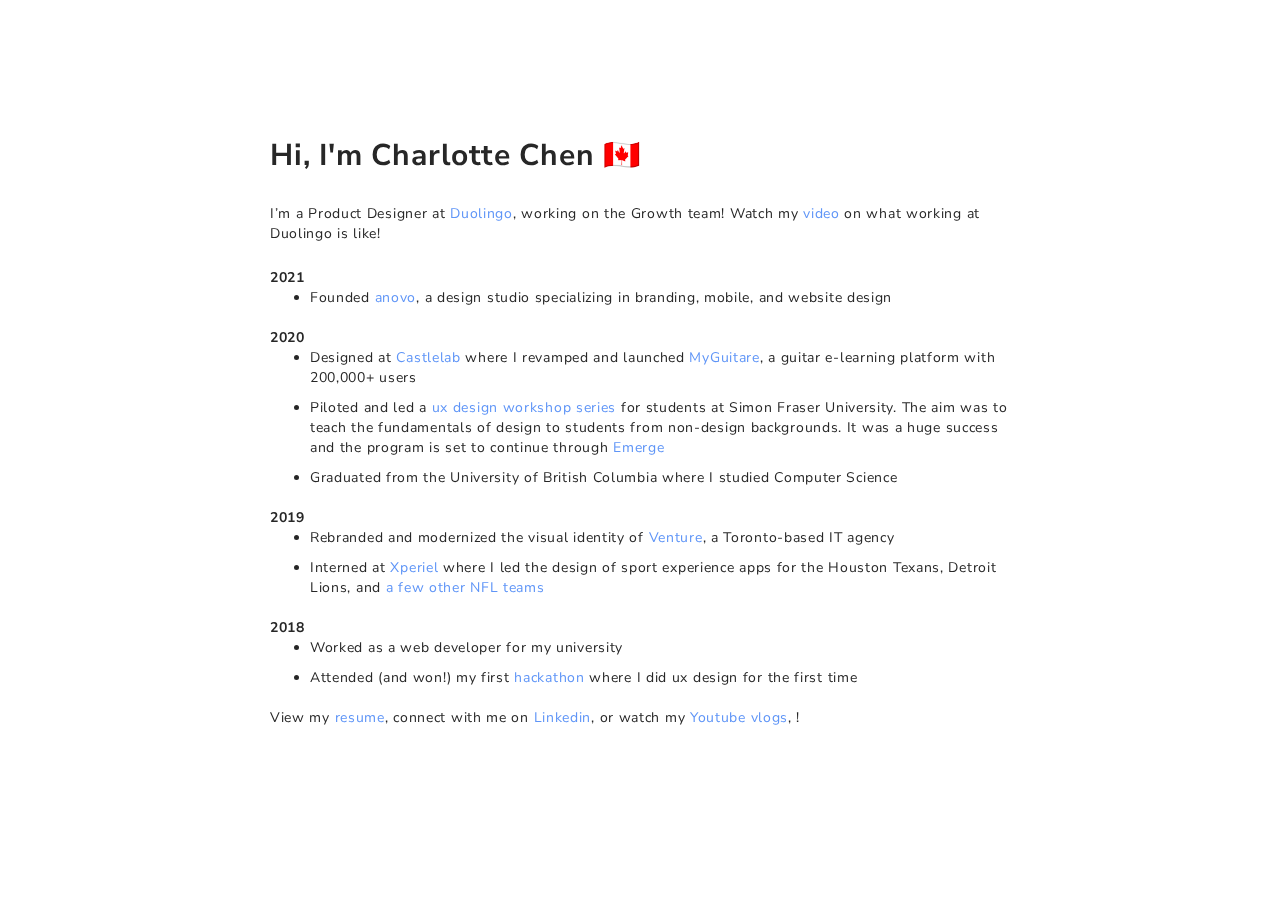
==== index.html @ 9535c251 "bio" ====
<!DOCTYPE html>
<html lang="en">

<head>

  <!-- Global site tag (gtag.js) - Google Analytics -->
<script async src="https://www.googletagmanager.com/gtag/js?id=G-3S6CKGWTKF"></script>
<script>
  window.dataLayer = window.dataLayer || [];
  function gtag(){dataLayer.push(arguments);}
  gtag('js', new Date());

  gtag('config', 'G-3S6CKGWTKF');
</script>

  <meta charset="utf-8">
  <meta content="width=device-width, initial-scale=1.0" name="viewport">

  <title>Charlotte Chen</title>
  <meta content="" name="descriptison">
  <meta content="" name="keywords">

  <!-- Favicons -->
  <link href="assets/img/pizza.png" rel="icon">
  <link href="assets/img/apple-touch-icon1.png" rel="apple-touch-icon">

  <!-- Google Fonts -->
  <link href="https://fonts.googleapis.com/css?family=SF+Pro:300,300i,400,400i,700,700i|Nunito+Sans:100,300,400,500,700|Philosopher:400,400i,700,700i" rel="stylesheet">

  <!-- Vendor CSS Files -->
  <link href="assets/vendor/bootstrap/css/bootstrap.min.css" rel="stylesheet">
  <link href="assets/vendor/font-awesome/css/font-awesome.min.css" rel="stylesheet">
  <link href="assets/vendor/modal-video/css/modal-video.min.css" rel="stylesheet">
  <link href="assets/vendor/owl.carousel/assets/owl.carousel.min.css" rel="stylesheet">
  <link href="assets/vendor/aos/aos.css" rel="stylesheet">

  <!-- Template Main CSS File -->
  <link href="assets/css/style.css" rel="stylesheet">

</head>


<body>

  <section id="hero">
    <div class="hero-container" data-aos="fade-right" data-aos-delay="100">
      <h1>Hi, I'm Charlotte Chen 🇨🇦</h1>
      <div data-aos="fade-right" data-aos-delay="600">
      <h2>I’m a Product Designer at <a href="https://www.duolingo.com">Duolingo</a>, working on the Growth team!    
        Watch my <a href="https://www.youtube.com/watch?v=3QhVdnKjanU">video</a> on what working at Duolingo is like!</h2>
     &nbsp;

     <h2><b>2021</b></h2>
      <ul>
        <li>Founded <a href="https://anovo.ca/">anovo</a>, a design studio specializing in branding, mobile, and website design</li>
      </ul> 


      <h2><b>2020</b></h2>
      <ul>
        <li>Designed at <a href="https://www.castlelab.ca/">Castlelab</a> where I revamped and launched <a href="https://www.myguitare.com/">MyGuitare</a>, a guitar e-learning platform with 200,000+ users</li>
        <li>Piloted and led a <a href="https://www.linkedin.com/feed/update/urn:li:activity:6631273784630480896/">ux design workshop series</a> for students at Simon Fraser University. The aim was to teach the fundamentals of design to students from non-design backgrounds. It was a huge success and the program is set to continue through <a href="https://emergesfu.com/"">Emerge</a></li>
        <li>Graduated from the University of British Columbia where I studied Computer Science</li>
      </ul> 

      <h2><b>2019</b></h2>
      <ul>
        <li>Rebranded and modernized the visual identity of <a href="https://www.behance.net/gallery/97788421/VENTURE-Visual-Identity">Venture</a>, a Toronto-based IT agency</li>
        <li>Interned at <a href="https://www.xperiel.com">Xperiel</a> where I led the design of sport experience apps for the Houston Texans, Detroit Lions, and <a href="https://www.sporttechie.com/nfl-xperiel-predictive-gaming-sports-betting-new-york-jets"> a few other NFL teams</a></li>
      </ul> 
 
      <h2><b>2018</b></h2>
      <ul>
        <li>Worked as a web developer for my university </li>
        <li>Attended (and won!) my first <a href="https://www.youtube.com/watch?v=RaIWVjPBXs4">hackathon</a> where I did ux design for the first time</li>
      </ul> 

      <h2>View my <a href="https://drive.google.com/file/d/1RDLK_J-4rOQX5tv0XtRXa0ZJInXN58gK/view">resume</a>, 
        connect with me on <a href="https://www.linkedin.com/in/charlottechen778/">Linkedin</a>, 
        or watch my <a href="https://www.youtube.com/channel/UC1RoEY7YTH2vVDdZQwD3OnA?view_as=subscriber">Youtube vlogs</a>, 
        !</h2></div>
        &nbsp;
      <!-- <img src="assets/img/hero-img.png" alt="Hero Imgs" data-aos="zoom-out" data-aos-delay="100"> -->
    
  </section>

  <!-- Vendor JS Files -->
  <script src="assets/vendor/jquery/jquery.min.js"></script>
  <script src="assets/vendor/bootstrap/js/bootstrap.bundle.min.js"></script>
  <script src="assets/vendor/jquery.easing/jquery.easing.min.js"></script>
  <script src="assets/vendor/php-email-form/validate.js"></script>
  <script src="assets/vendor/modal-video/js/modal-video.min.js"></script>
  <script src="assets/vendor/owl.carousel/owl.carousel.min.js"></script>
  <script src="assets/vendor/superfish/superfish.min.js"></script>
  <script src="assets/vendor/hoverIntent/hoverIntent.js"></script>
  <script src="assets/vendor/aos/aos.js"></script>

  <!-- Template Main JS File -->
  <script src="assets/js/main.js"></script>

</body>

</html>
---- assets/vendor/modal-video/css/modal-video.min.css ----
@keyframes modal-video{from{opacity:0}to{opacity:1}}@keyframes modal-video-inner{from{transform:translate(0, 100px)}to{transform:translate(0, 0)}}.modal-video{position:fixed;top:0;left:0;width:100%;height:100%;background-color:rgba(0,0,0,0.5);z-index:1000000;cursor:pointer;opacity:1;animation-timing-function:ease-out;animation-duration:.3s;animation-name:modal-video;-webkit-transition:opacity .3s ease-out;-moz-transition:opacity .3s ease-out;-ms-transition:opacity .3s ease-out;-o-transition:opacity .3s ease-out;transition:opacity .3s ease-out}.modal-video-close{opacity:0}.modal-video-close .modal-video-movie-wrap{-webkit-transform:translate(0, 100px);-moz-transform:translate(0, 100px);-ms-transform:translate(0, 100px);-o-transform:translate(0, 100px);transform:translate(0, 100px)}.modal-video-body{max-width:940px;width:100%;height:100%;margin:0 auto;display:table}.modal-video-inner{display:table-cell;vertical-align:middle;width:100%;height:100%}.modal-video-movie-wrap{width:100%;height:0;position:relative;padding-bottom:56.25%;background-color:#333;animation-timing-function:ease-out;animation-duration:.3s;animation-name:modal-video-inner;-webkit-transform:translate(0, 0);-moz-transform:translate(0, 0);-ms-transform:translate(0, 0);-o-transform:translate(0, 0);transform:translate(0, 0);-webkit-transition:-webkit-transform .3s ease-out;-moz-transition:-moz-transform .3s ease-out;-ms-transition:-ms-transform .3s ease-out;-o-transition:-o-transform .3s ease-out;transition:transform .3s ease-out}.modal-video-movie-wrap iframe{position:absolute;top:0;left:0;width:100%;height:100%}.modal-video-close-btn{position:absolute;z-index:2;top:-35px;right:-35px;display:inline-block;width:35px;height:35px;overflow:hidden;border:none;background:transparent}.modal-video-close-btn:before{transform:rotate(45deg)}.modal-video-close-btn:after{transform:rotate(-45deg)}.modal-video-close-btn:before,.modal-video-close-btn:after{content:'';position:absolute;height:2px;width:100%;top:50%;left:0;margin-top:-1px;background:#fff;border-radius:5px;margin-top:-6px}
---- assets/css/style.css ----
@charset "UTF-8";

body {
  background-color: #fff;
  color: rgb(39, 39, 39);
  font-family: "Nunito Sans", sans-serif;
  cursor: url('/assets/img/cursor.png'), auto;
}

h1, h2, li {
  margin: 0;
  letter-spacing: 0.7px;
}

a {
  text-decoration: none;
  color:#5F95F7;
  cursor: url('/assets/img/hover.png'), auto;
}

a:hover {
  color:#5F95F7;
  text-decoration: underline;

}

.container-full {
  padding-left: 0;
  padding-right: 0;
}

.iframe-youtube{
  position: relative;
  width: 100%;
  padding-bottom: 56.25%; 
  height: 0;
}
.iframe-youtube iframe{
  position: absolute;
  top:0;
  left: 0;
  width: 100%;
  height: 100%;
}


/*--------------------------------------------------------------
# Hero Section
--------------------------------------------------------------*/
#hero {
  width: 100%;
  height: calc(100vh - 40px);
  background-size: 100%;
  position: relative;
  margin-top: 10px;
}

@media (max-width: 500px) {
  #hero {
    /* width: 100%;
    height: calc(100vh - 40px);
    background-size: 100%;
    position: relative; */
    margin-top: 20px;
    margin-bottom: 90px;
  }
}

#hero .hero-container {
  position: absolute;
  bottom: 0;
  top: 0;
  left: 20px;
  right: 20px;
  display: flex;
  justify-content: center;
  align-items: left;
  flex-direction: column;
  text-align: left;
  max-width: 740px;
  margin: auto;
}

@media (max-width: 500px) {
  #hero .hero-container {
    margin-top: 100px;
  }
}

#hero h1 {
  margin: 0 0 20px 0;
  font-size: 30px;
  font-weight: 700;
  line-height: 56px;
  letter-spacing: 0.8px;
}

@media (max-width: 768px) {
  #hero h1 {
    font-size: 26px;
    line-height: 36px;
  }
}

#hero h2 {
  margin-bottom: 0px;
  font-size: 14px;
  font-weight: 400;
  line-height: 20px;
}

ul {
  /* letter-spacing: 0.8px; */
  margin: 0;
  margin-bottom: 20px;
}

li {
  font-size: 14px;
  font-weight: 400;
  line-height: 20px;
  margin-bottom: 10px;
}
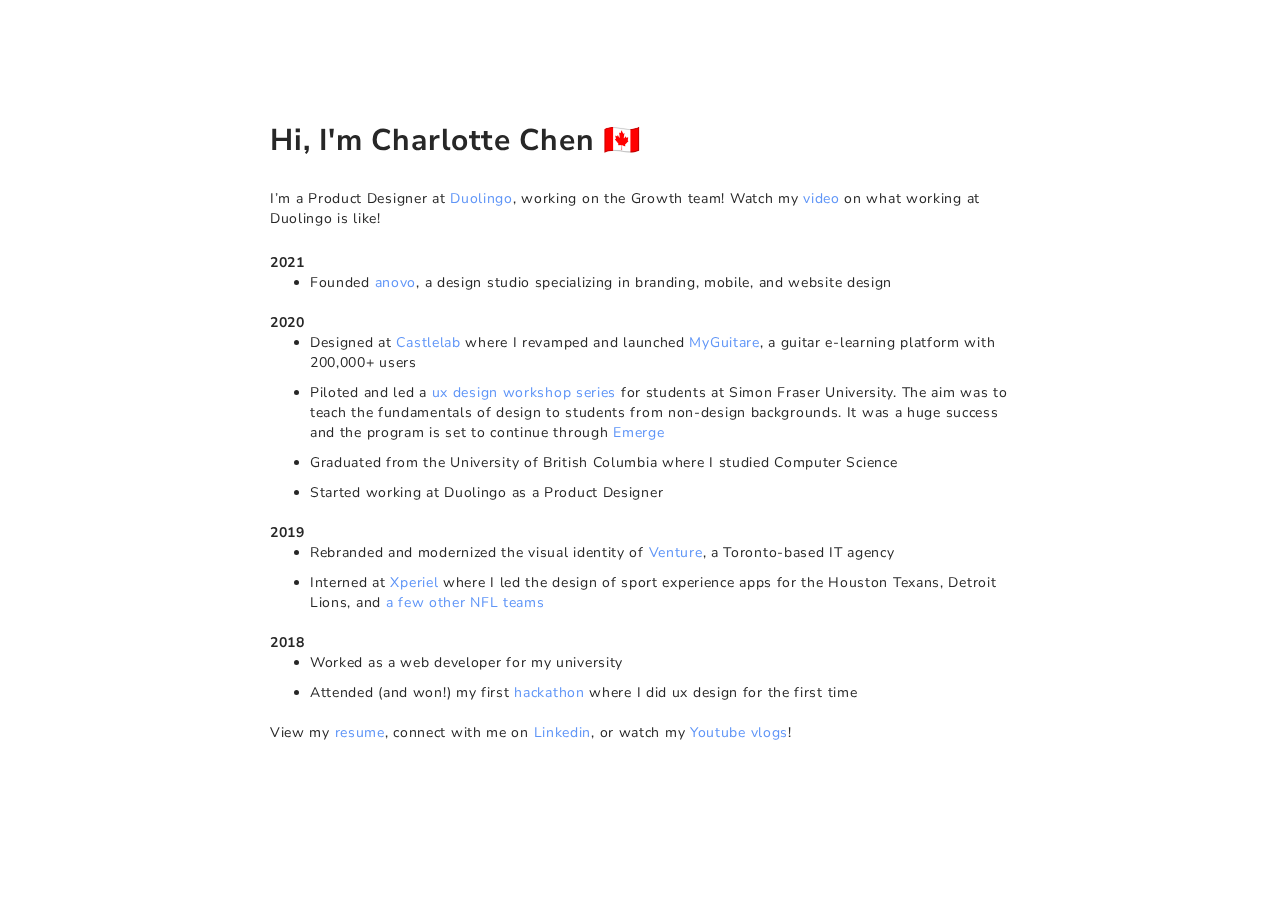
==== commit ac9b2de9: "Update index.html" ====
--- a/index.html
+++ b/index.html
@@ -61,6 +61,7 @@
         <li>Designed at <a href="https://www.castlelab.ca/">Castlelab</a> where I revamped and launched <a href="https://www.myguitare.com/">MyGuitare</a>, a guitar e-learning platform with 200,000+ users</li>
         <li>Piloted and led a <a href="https://www.linkedin.com/feed/update/urn:li:activity:6631273784630480896/">ux design workshop series</a> for students at Simon Fraser University. The aim was to teach the fundamentals of design to students from non-design backgrounds. It was a huge success and the program is set to continue through <a href="https://emergesfu.com/"">Emerge</a></li>
         <li>Graduated from the University of British Columbia where I studied Computer Science</li>
+        <li>Started working at Duolingo as a Product Designer</li>
       </ul> 
 
       <h2><b>2019</b></h2>
@@ -77,8 +78,7 @@
 
       <h2>View my <a href="https://drive.google.com/file/d/1RDLK_J-4rOQX5tv0XtRXa0ZJInXN58gK/view">resume</a>, 
         connect with me on <a href="https://www.linkedin.com/in/charlottechen778/">Linkedin</a>, 
-        or watch my <a href="https://www.youtube.com/channel/UC1RoEY7YTH2vVDdZQwD3OnA?view_as=subscriber">Youtube vlogs</a>, 
-        !</h2></div>
+        or watch my <a href="https://www.youtube.com/channel/UC1RoEY7YTH2vVDdZQwD3OnA?view_as=subscriber">Youtube vlogs</a>!</h2></div>
         &nbsp;
       <!-- <img src="assets/img/hero-img.png" alt="Hero Imgs" data-aos="zoom-out" data-aos-delay="100"> -->
     
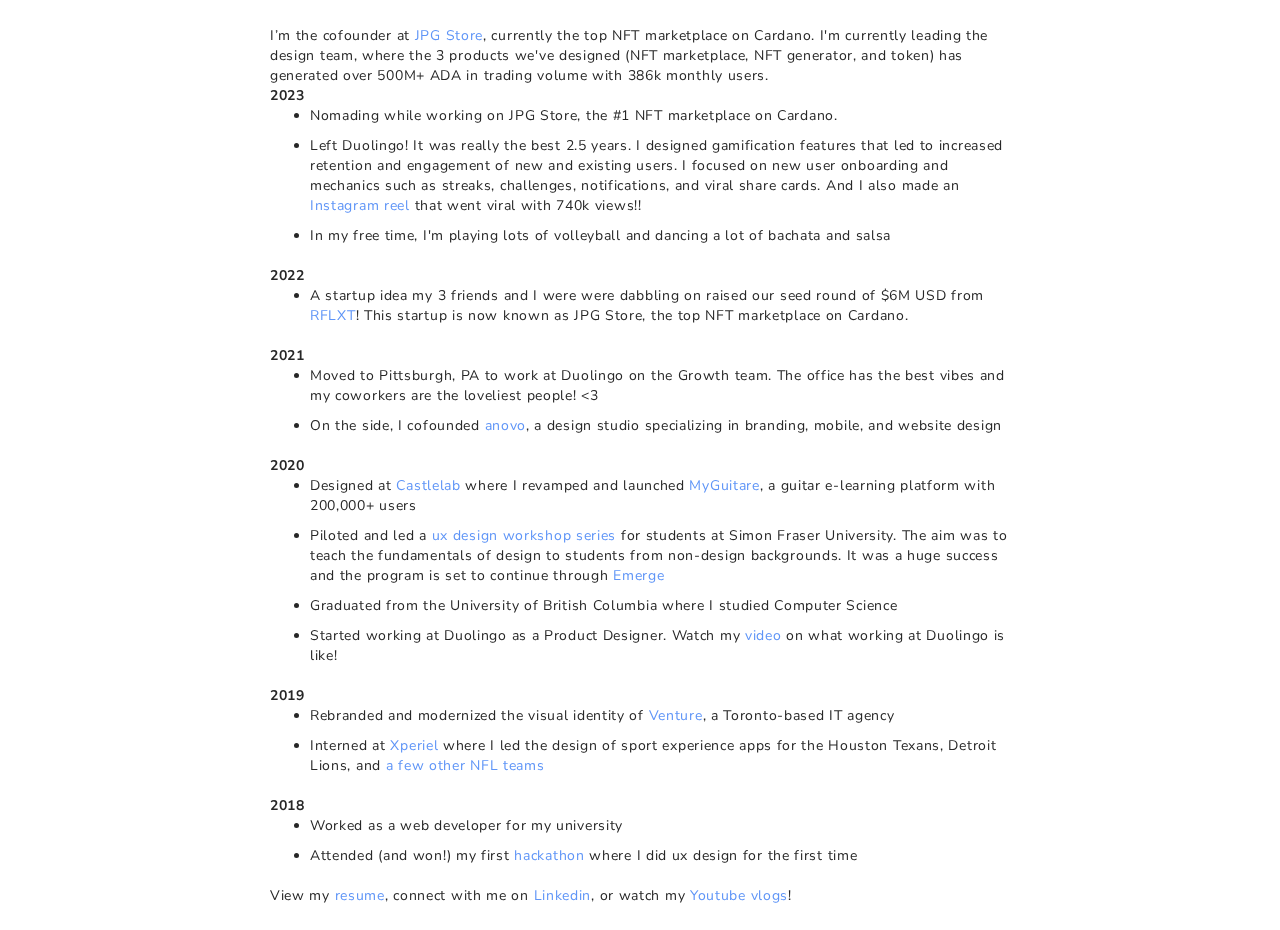
==== commit ed336899: "2023 updates" ====
--- a/index.html
+++ b/index.html
@@ -46,13 +46,26 @@
     <div class="hero-container" data-aos="fade-right" data-aos-delay="100">
       <h1>Hi, I'm Charlotte Chen 🇨🇦</h1>
       <div data-aos="fade-right" data-aos-delay="600">
-      <h2>I’m a Product Designer at <a href="https://www.duolingo.com">Duolingo</a>, working on the Growth team!    
-        Watch my <a href="https://www.youtube.com/watch?v=3QhVdnKjanU">video</a> on what working at Duolingo is like!</h2>
+      <h2>I’m the cofounder at <a href="https://jpg.store">JPG Store</a>, currently the top NFT marketplace on Cardano. I'm currently leading the design team, where the 3 products we've designed (NFT marketplace, NFT generator, and token) has generated over 500M+ ADA in trading volume with 386k monthly users. 
+        
      &nbsp;
+
+    <h2><b>2023</b></h2>
+      <ul>
+        <li>Nomading while working on JPG Store, the #1 NFT marketplace on Cardano.</li>
+        <li>Left Duolingo! It was really the best 2.5 years. I designed gamification features that led to increased retention and engagement of new and existing users. I focused on new user onboarding and mechanics such as streaks, challenges, notifications, and viral share cards. And I also made an <a href="https://www.instagram.com/reel/Cfo8O77g_pe/">Instagram reel</a> that went viral with 740k views!!</li>
+        <li>In my free time, I'm playing lots of volleyball and dancing a lot of bachata and salsa</li>
+      </ul> 
+
+        <h2><b>2022</b></h2>
+      <ul>
+        <li>A startup idea my 3 friends and I were were dabbling on raised our seed round of $6M USD from <a href="https://rflxt.com/corp">RFLXT</a>! This startup is now known as JPG Store, the top NFT marketplace on Cardano.
+      </ul> 
 
      <h2><b>2021</b></h2>
       <ul>
-        <li>Founded <a href="https://anovo.ca/">anovo</a>, a design studio specializing in branding, mobile, and website design</li>
+        <li>Moved to Pittsburgh, PA to work at Duolingo on the Growth team. The office has the best vibes and my coworkers are the loveliest people! <3 </li>
+        <li>On the side, I cofounded <a href="https://anovo.ca/">anovo</a>, a design studio specializing in branding, mobile, and website design</li>
       </ul> 
 
 
@@ -61,7 +74,7 @@
         <li>Designed at <a href="https://www.castlelab.ca/">Castlelab</a> where I revamped and launched <a href="https://www.myguitare.com/">MyGuitare</a>, a guitar e-learning platform with 200,000+ users</li>
         <li>Piloted and led a <a href="https://www.linkedin.com/feed/update/urn:li:activity:6631273784630480896/">ux design workshop series</a> for students at Simon Fraser University. The aim was to teach the fundamentals of design to students from non-design backgrounds. It was a huge success and the program is set to continue through <a href="https://emergesfu.com/"">Emerge</a></li>
         <li>Graduated from the University of British Columbia where I studied Computer Science</li>
-        <li>Started working at Duolingo as a Product Designer</li>
+        <li>Started working at Duolingo as a Product Designer. Watch my <a href="https://www.youtube.com/watch?v=3QhVdnKjanU">video</a> on what working at Duolingo is like!</h2></li>
       </ul> 
 
       <h2><b>2019</b></h2>
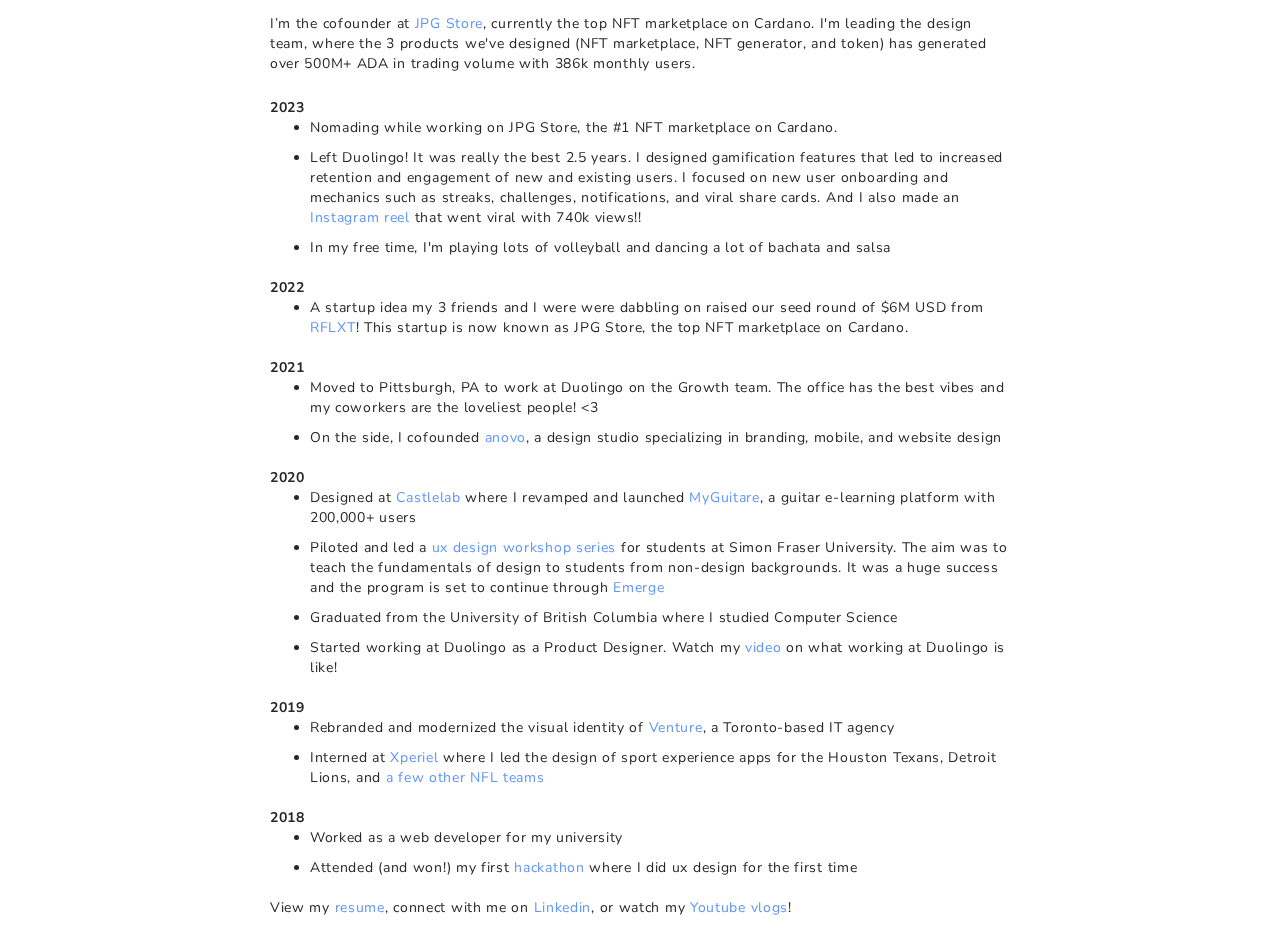
==== commit c67bd0f4: "Update index.html" ====
--- a/index.html
+++ b/index.html
@@ -46,7 +46,7 @@
     <div class="hero-container" data-aos="fade-right" data-aos-delay="100">
       <h1>Hi, I'm Charlotte Chen 🇨🇦</h1>
       <div data-aos="fade-right" data-aos-delay="600">
-      <h2>I’m the cofounder at <a href="https://jpg.store">JPG Store</a>, currently the top NFT marketplace on Cardano. I'm currently leading the design team, where the 3 products we've designed (NFT marketplace, NFT generator, and token) has generated over 500M+ ADA in trading volume with 386k monthly users. 
+      <h2>I’m the cofounder at <a href="https://jpg.store">JPG Store</a>, currently the top NFT marketplace on Cardano. I'm leading the design team, where the 3 products we've designed (NFT marketplace, NFT generator, and token) has generated over 500M+ ADA in trading volume with 386k monthly users. </h2>
         
      &nbsp;
 
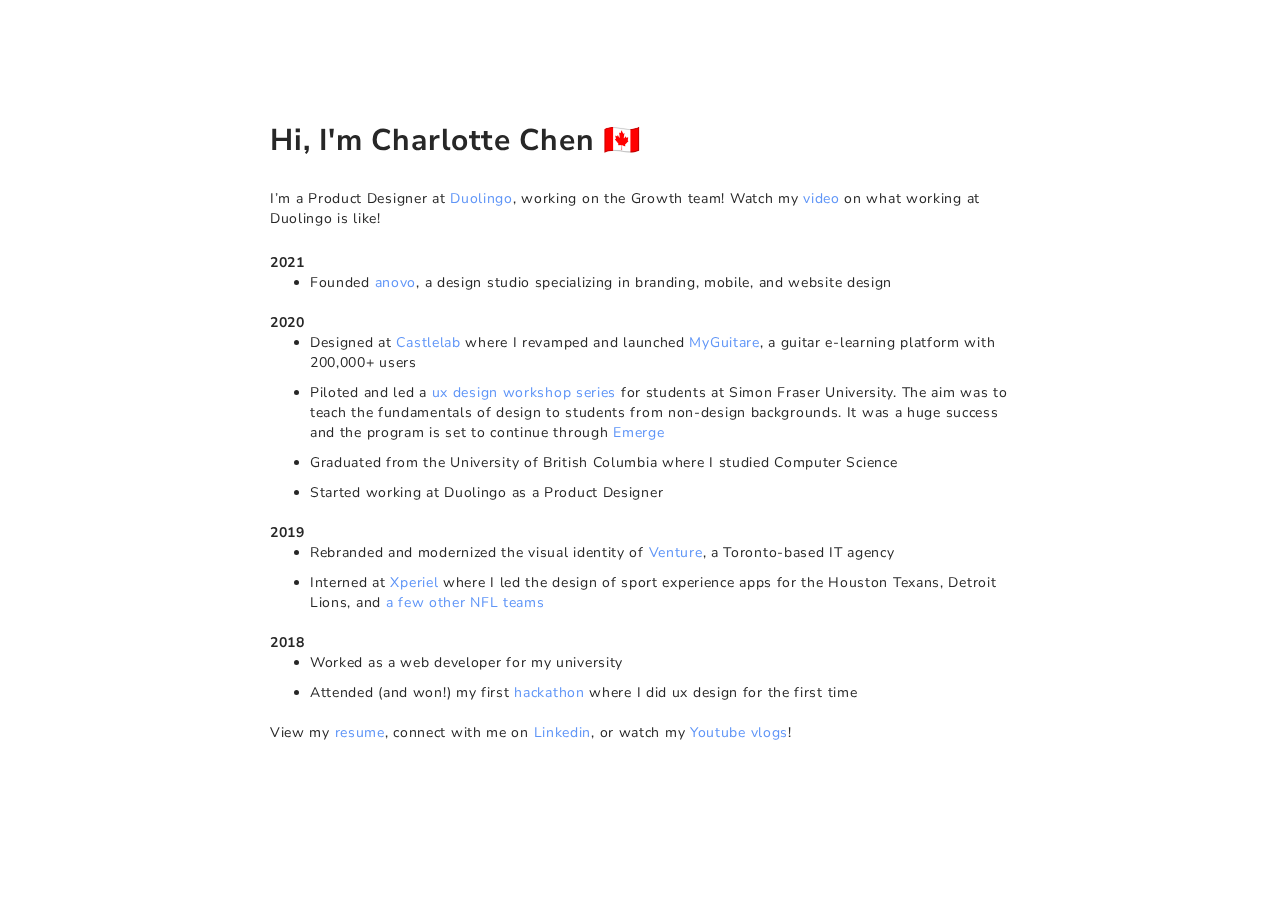
==== commit e4c9e200: "Update index.html" ====
--- a/index.html
+++ b/index.html
@@ -46,26 +46,13 @@
     <div class="hero-container" data-aos="fade-right" data-aos-delay="100">
       <h1>Hi, I'm Charlotte Chen 🇨🇦</h1>
       <div data-aos="fade-right" data-aos-delay="600">
-      <h2>I’m the cofounder at <a href="https://jpg.store">JPG Store</a>, currently the top NFT marketplace on Cardano. I'm leading the design team, where the 3 products we've designed (NFT marketplace, NFT generator, and token) has generated over 500M+ ADA in trading volume with 386k monthly users. </h2>
-        
+      <h2>I’m a Product Designer at <a href="https://www.duolingo.com">Duolingo</a>, working on the Growth team!    
+        Watch my <a href="https://www.youtube.com/watch?v=3QhVdnKjanU">video</a> on what working at Duolingo is like!</h2>
      &nbsp;
-
-    <h2><b>2023</b></h2>
-      <ul>
-        <li>Nomading while working on JPG Store, the #1 NFT marketplace on Cardano.</li>
-        <li>Left Duolingo! It was really the best 2.5 years. I designed gamification features that led to increased retention and engagement of new and existing users. I focused on new user onboarding and mechanics such as streaks, challenges, notifications, and viral share cards. And I also made an <a href="https://www.instagram.com/reel/Cfo8O77g_pe/">Instagram reel</a> that went viral with 740k views!!</li>
-        <li>In my free time, I'm playing lots of volleyball and dancing a lot of bachata and salsa</li>
-      </ul> 
-
-        <h2><b>2022</b></h2>
-      <ul>
-        <li>A startup idea my 3 friends and I were were dabbling on raised our seed round of $6M USD from <a href="https://rflxt.com/corp">RFLXT</a>! This startup is now known as JPG Store, the top NFT marketplace on Cardano.
-      </ul> 
 
      <h2><b>2021</b></h2>
       <ul>
-        <li>Moved to Pittsburgh, PA to work at Duolingo on the Growth team. The office has the best vibes and my coworkers are the loveliest people! <3 </li>
-        <li>On the side, I cofounded <a href="https://anovo.ca/">anovo</a>, a design studio specializing in branding, mobile, and website design</li>
+        <li>Founded <a href="https://anovo.ca/">anovo</a>, a design studio specializing in branding, mobile, and website design</li>
       </ul> 
 
 
@@ -74,7 +61,7 @@
         <li>Designed at <a href="https://www.castlelab.ca/">Castlelab</a> where I revamped and launched <a href="https://www.myguitare.com/">MyGuitare</a>, a guitar e-learning platform with 200,000+ users</li>
         <li>Piloted and led a <a href="https://www.linkedin.com/feed/update/urn:li:activity:6631273784630480896/">ux design workshop series</a> for students at Simon Fraser University. The aim was to teach the fundamentals of design to students from non-design backgrounds. It was a huge success and the program is set to continue through <a href="https://emergesfu.com/"">Emerge</a></li>
         <li>Graduated from the University of British Columbia where I studied Computer Science</li>
-        <li>Started working at Duolingo as a Product Designer. Watch my <a href="https://www.youtube.com/watch?v=3QhVdnKjanU">video</a> on what working at Duolingo is like!</h2></li>
+        <li>Started working at Duolingo as a Product Designer</li>
       </ul> 
 
       <h2><b>2019</b></h2>
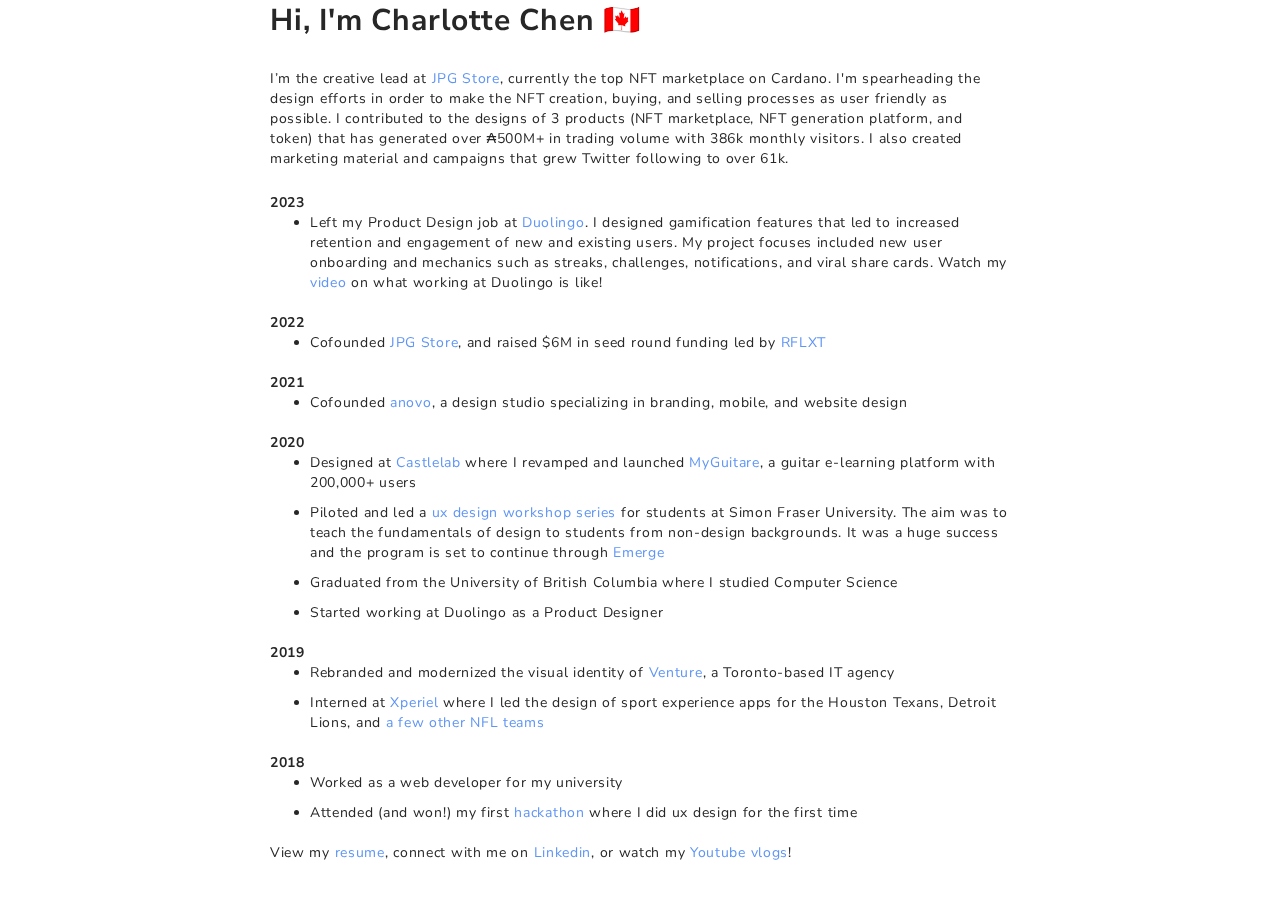
==== commit e52a654b: "updated 2023 stuff.html" ====
--- a/index.html
+++ b/index.html
@@ -39,20 +39,38 @@
 
 </head>
 
-
 <body>
 
   <section id="hero">
     <div class="hero-container" data-aos="fade-right" data-aos-delay="100">
       <h1>Hi, I'm Charlotte Chen 🇨🇦</h1>
       <div data-aos="fade-right" data-aos-delay="600">
-      <h2>I’m a Product Designer at <a href="https://www.duolingo.com">Duolingo</a>, working on the Growth team!    
-        Watch my <a href="https://www.youtube.com/watch?v=3QhVdnKjanU">video</a> on what working at Duolingo is like!</h2>
-     &nbsp;
+      <h2>I’m the creative lead at <a href="https://jpg.store">JPG Store</a>, currently the top NFT marketplace on Cardano. I'm spearheading the design efforts in order to make the NFT creation, buying, and selling processes as user friendly as possible. I contributed to the designs of 3 products (NFT
+        marketplace, NFT generation platform, and token) that has
+        generated over ₳500M+ in trading volume with 386k monthly
+        visitors. I also created marketing material and campaigns that grew
+        Twitter following to over 61k.
+        &nbsp;
+        
+        </h2>
+        &nbsp;
+
+        <h2><b>2023</b></h2>
+      <ul>
+        <li>Left my Product Design job at <a href="https://duolingo.com/">Duolingo</a>. I designed gamification features that led to increased retention and engagement of new and existing users. My project focuses included new
+          user onboarding and mechanics such as streaks, challenges,
+          notifications, and viral share cards. Watch my <a href="https://www.youtube.com/watch?v=3QhVdnKjanU">video</a> on what working at Duolingo is like!</li>
+      </ul> 
+
+      <h2><b>2022</b></h2>
+      <ul>
+        <li>Cofounded <a href="https://jpg.store">JPG Store</a>, and raised $6M in seed round funding led by <a href="https://rflxt.com/">RFLXT</a></li>
+      </ul> 
+     
 
      <h2><b>2021</b></h2>
       <ul>
-        <li>Founded <a href="https://anovo.ca/">anovo</a>, a design studio specializing in branding, mobile, and website design</li>
+        <li>Cofounded <a href="https://anovo.ca/">anovo</a>, a design studio specializing in branding, mobile, and website design</li>
       </ul> 
 
 
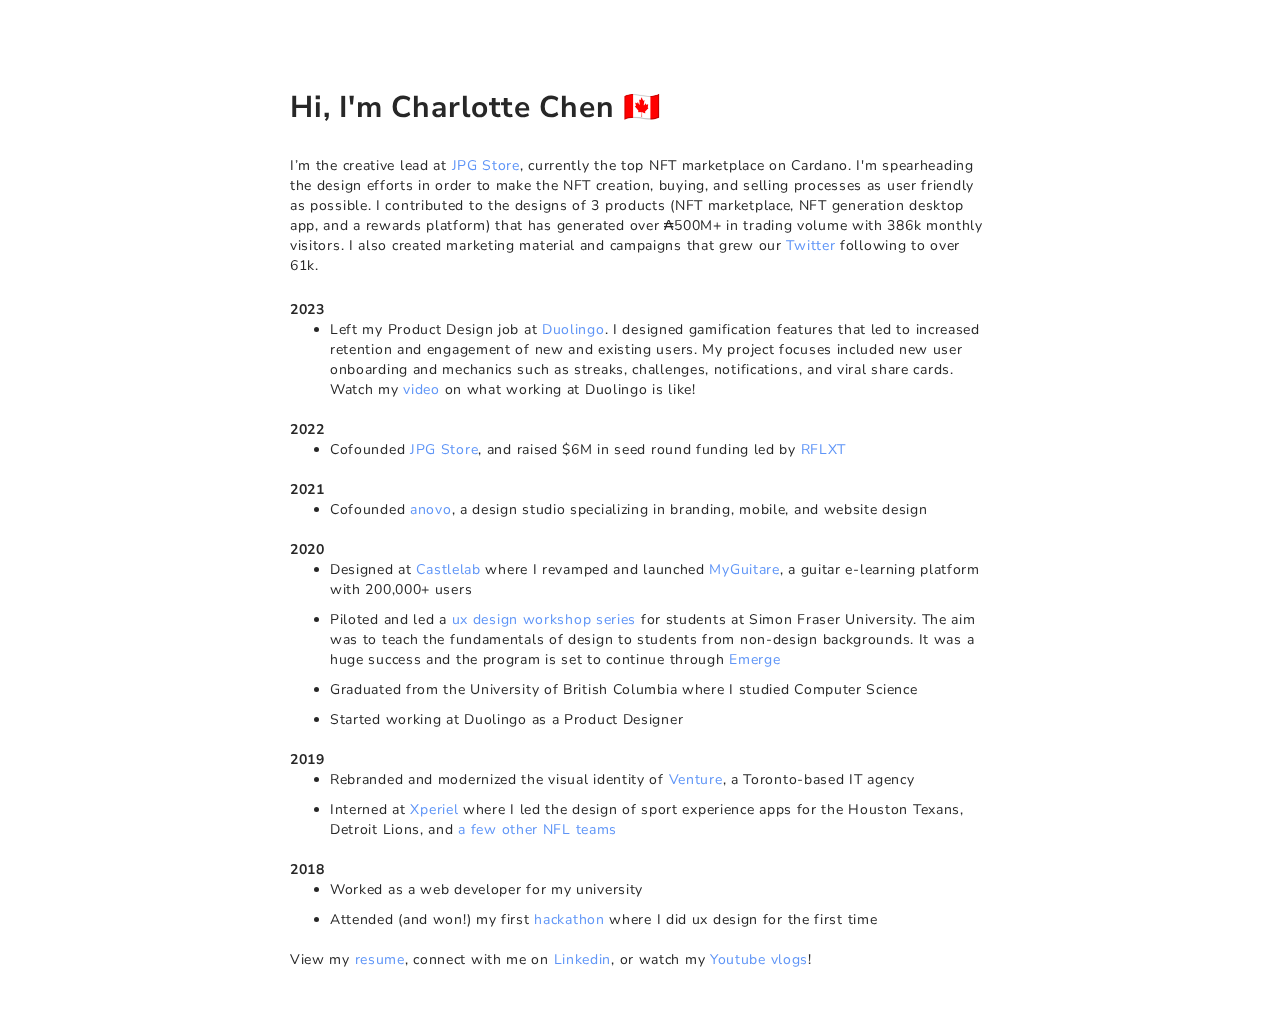
==== commit b8a54f2e: "Update index.html" ====
--- a/index.html
+++ b/index.html
@@ -46,12 +46,11 @@
       <h1>Hi, I'm Charlotte Chen 🇨🇦</h1>
       <div data-aos="fade-right" data-aos-delay="600">
       <h2>I’m the creative lead at <a href="https://jpg.store">JPG Store</a>, currently the top NFT marketplace on Cardano. I'm spearheading the design efforts in order to make the NFT creation, buying, and selling processes as user friendly as possible. I contributed to the designs of 3 products (NFT
-        marketplace, NFT generation platform, and token) that has
+        marketplace, NFT generation desktop app, and a rewards platform) that has
         generated over ₳500M+ in trading volume with 386k monthly
-        visitors. I also created marketing material and campaigns that grew
-        Twitter following to over 61k.
-        &nbsp;
-        
+        visitors. I also created marketing material and campaigns that grew our
+        <a href="https://twitter.com/jpgstoreNFT/">Twitter</a> following to over 61k.
+        &nbsp;        
         </h2>
         &nbsp;
 
--- a/assets/css/style.css
+++ b/assets/css/style.css
@@ -59,21 +59,21 @@
 
 @media (max-width: 500px) {
   #hero {
-    /* width: 100%;
+    width: 100%;
     height: calc(100vh - 40px);
     background-size: 100%;
-    position: relative; */
+    position: relative;
     margin-top: 20px;
     margin-bottom: 90px;
   }
 }
 
 #hero .hero-container {
-  position: absolute;
-  bottom: 0;
+  /* position: absolute; */
+  /* bottom: 0;
   top: 0;
   left: 20px;
-  right: 20px;
+  right: 20px; */
   display: flex;
   justify-content: center;
   align-items: left;
@@ -81,6 +81,7 @@
   text-align: left;
   max-width: 740px;
   margin: auto;
+  padding: 70px 20px 20px 20px;
 }
 
 @media (max-width: 500px) {
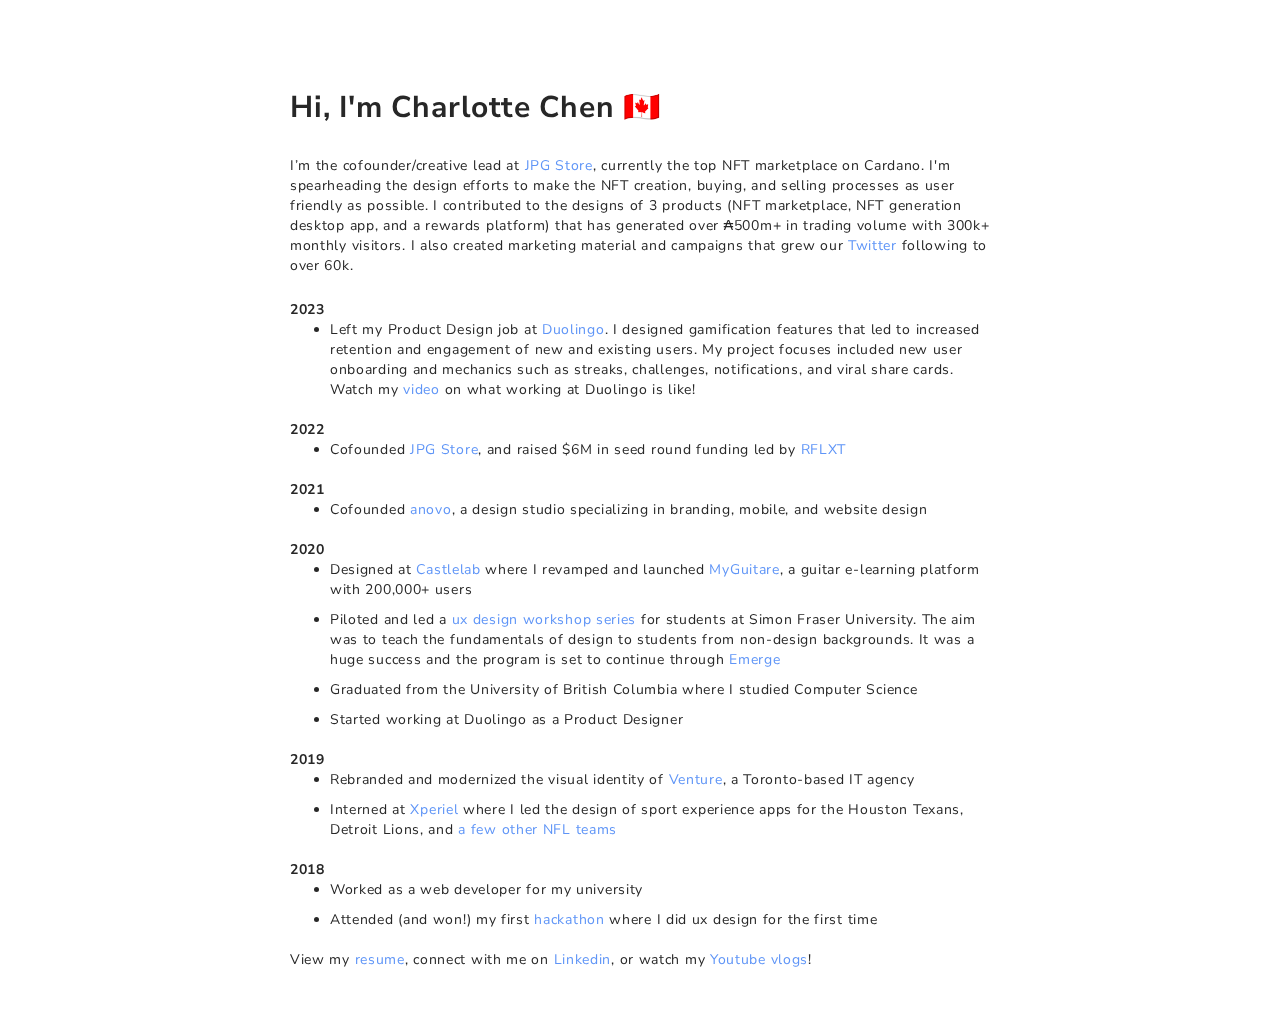
==== commit 063a44f3: "Update index.html" ====
--- a/index.html
+++ b/index.html
@@ -45,11 +45,11 @@
     <div class="hero-container" data-aos="fade-right" data-aos-delay="100">
       <h1>Hi, I'm Charlotte Chen 🇨🇦</h1>
       <div data-aos="fade-right" data-aos-delay="600">
-      <h2>I’m the creative lead at <a href="https://jpg.store">JPG Store</a>, currently the top NFT marketplace on Cardano. I'm spearheading the design efforts in order to make the NFT creation, buying, and selling processes as user friendly as possible. I contributed to the designs of 3 products (NFT
+      <h2>I’m the cofounder/creative lead at <a href="https://jpg.store">JPG Store</a>, currently the top NFT marketplace on Cardano. I'm spearheading the design efforts to make the NFT creation, buying, and selling processes as user friendly as possible. I contributed to the designs of 3 products (NFT
         marketplace, NFT generation desktop app, and a rewards platform) that has
-        generated over ₳500M+ in trading volume with 386k monthly
+        generated over ₳500m+ in trading volume with 300k+ monthly
         visitors. I also created marketing material and campaigns that grew our
-        <a href="https://twitter.com/jpgstoreNFT/">Twitter</a> following to over 61k.
+        <a href="https://twitter.com/jpgstoreNFT/">Twitter</a> following to over 60k.
         &nbsp;        
         </h2>
         &nbsp;
